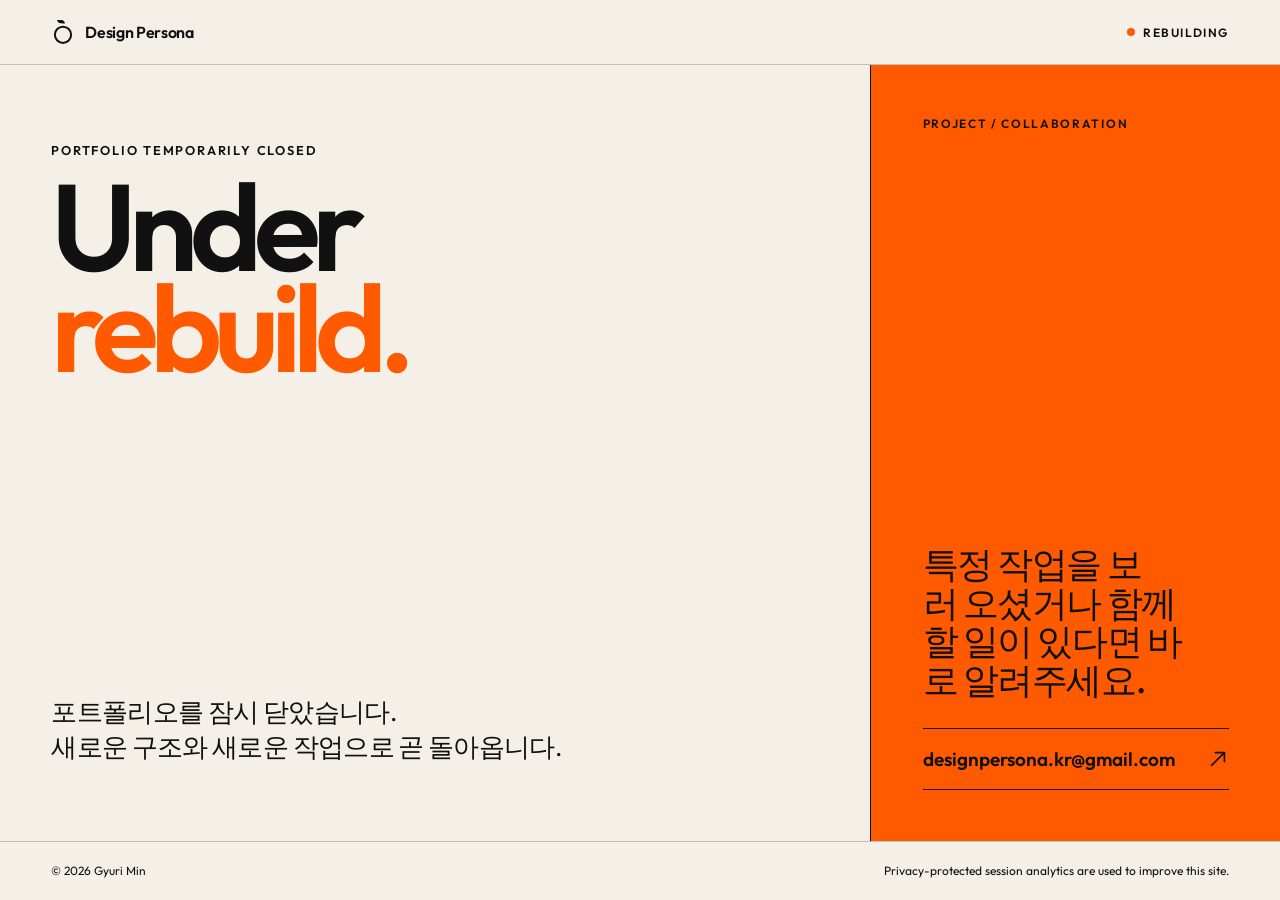
==== index.html @ 77368519 "Add managed short application links" ====
<!doctype html>
<html lang="ko">
<head>
  <meta charset="utf-8" />
  <meta name="viewport" content="width=device-width, initial-scale=1, viewport-fit=cover" />
  <meta name="theme-color" content="#ff5a00" />
  <meta name="referrer" content="strict-origin-when-cross-origin" />
  <meta name="robots" content="noindex, nofollow, noarchive" />
  <title>Design Persona — Rebuilding</title>
  <meta name="description" content="Design Persona is being rebuilt. For project and collaboration inquiries, please contact by email." />
  <meta property="og:type" content="website" />
  <meta property="og:title" content="Design Persona — Rebuilding" />
  <meta property="og:description" content="The portfolio is temporarily closed while Design Persona is being rebuilt." />
  <link rel="icon" href="./assets/icons/favicon2.png" sizes="any" />
  <link rel="preconnect" href="https://fonts.googleapis.com" />
  <link rel="preconnect" href="https://fonts.gstatic.com" crossorigin />
  <link href="https://fonts.googleapis.com/css2?family=Outfit:wght@400;500;600;700&display=swap" rel="stylesheet" />

  <!-- Microsoft Clarity: 기존 프로젝트를 유지해 공사중 모드 전후의 행동을 비교한다. -->
  <script>
    (function(c,l,a,r,i,t,y){
      c[a]=c[a]||function(){(c[a].q=c[a].q||[]).push(arguments)};
      t=l.createElement(r);t.async=1;t.src="https://www.clarity.ms/tag/"+i;
      y=l.getElementsByTagName(r)[0];y.parentNode.insertBefore(t,y);
    })(window, document, "clarity", "script", "unahd0ky9n");
  </script>

  <style>
    :root {
      color-scheme: light;
      --ink: #111111;
      --paper: #f4efe7;
      --accent: #ff5a00;
      --line: rgba(17, 17, 17, 0.22);
    }

    * { box-sizing: border-box; }

    html, body { min-height: 100%; }

    body {
      margin: 0;
      background: var(--paper);
      color: var(--ink);
      font-family: "Outfit", system-ui, -apple-system, BlinkMacSystemFont, "Segoe UI", sans-serif;
    }

    a { color: inherit; }

    .page {
      min-height: 100svh;
      display: grid;
      grid-template-rows: auto 1fr auto;
      overflow: hidden;
    }

    .topbar,
    .footer {
      display: flex;
      align-items: center;
      justify-content: space-between;
      gap: 24px;
      padding: 20px clamp(20px, 4vw, 64px);
      border-color: var(--line);
    }

    .topbar { border-bottom: 1px solid var(--line); }
    .footer { border-top: 1px solid var(--line); }

    .brand {
      display: inline-flex;
      align-items: center;
      gap: 10px;
      font-weight: 600;
      letter-spacing: -0.02em;
    }

    .brand-mark {
      width: 24px;
      height: 24px;
      flex: none;
    }

    .status {
      display: inline-flex;
      align-items: center;
      gap: 8px;
      font-size: 12px;
      font-weight: 600;
      letter-spacing: 0.12em;
      text-transform: uppercase;
    }

    .status::before {
      width: 8px;
      height: 8px;
      border-radius: 50%;
      background: var(--accent);
      content: "";
      animation: pulse 1.8s ease-in-out infinite;
    }

    .main {
      position: relative;
      display: grid;
      grid-template-columns: minmax(0, 1.7fr) minmax(280px, 0.8fr);
      min-height: 0;
    }

    .message {
      display: flex;
      flex-direction: column;
      justify-content: space-between;
      gap: 48px;
      padding: clamp(36px, 6vw, 96px) clamp(20px, 4vw, 64px);
    }

    .eyebrow {
      margin: 0 0 18px;
      font-size: clamp(12px, 1vw, 14px);
      font-weight: 600;
      letter-spacing: 0.14em;
      text-transform: uppercase;
    }

    h1 {
      max-width: 1040px;
      margin: 0;
      font-size: clamp(54px, 9.6vw, 150px);
      font-weight: 600;
      letter-spacing: -0.065em;
      line-height: 0.82;
    }

    h1 span { color: var(--accent); }

    .summary {
      max-width: 620px;
      margin: 0;
      font-size: clamp(18px, 2vw, 28px);
      line-height: 1.35;
      letter-spacing: -0.025em;
      text-wrap: balance;
    }

    .contact-panel {
      display: flex;
      flex-direction: column;
      justify-content: flex-end;
      padding: clamp(28px, 4vw, 64px);
      background: var(--accent);
      border-left: 1px solid var(--ink);
    }

    .contact-label {
      margin: 0 0 auto;
      font-size: 12px;
      font-weight: 600;
      letter-spacing: 0.14em;
      text-transform: uppercase;
    }

    .contact-copy {
      margin: 0 0 28px;
      font-size: clamp(22px, 2.8vw, 40px);
      font-weight: 500;
      line-height: 1.08;
      letter-spacing: -0.04em;
      text-wrap: balance;
    }

    .contact-link {
      display: flex;
      align-items: center;
      justify-content: space-between;
      gap: 20px;
      min-height: 62px;
      padding: 17px 0;
      border-top: 1px solid var(--ink);
      border-bottom: 1px solid var(--ink);
      font-size: clamp(15px, 1.5vw, 19px);
      font-weight: 600;
      text-decoration: none;
    }

    .contact-link svg {
      width: 22px;
      height: 22px;
      transition: transform 180ms ease;
    }

    .contact-link:hover svg,
    .contact-link:focus-visible svg { transform: translate(4px, -4px); }

    .contact-link:focus-visible {
      outline: 3px solid var(--ink);
      outline-offset: 5px;
    }

    .footer {
      font-size: 12px;
      line-height: 1.5;
    }

    .footer p { margin: 0; }
    .footer p:last-child { text-align: right; }

    @keyframes pulse {
      0%, 100% { opacity: 1; transform: scale(1); }
      50% { opacity: 0.38; transform: scale(0.78); }
    }

    @media (max-width: 760px) {
      .page { min-height: 100dvh; }
      .topbar { padding-block: 16px; }
      .brand-mark { width: 22px; height: 22px; }
      .main { grid-template-columns: 1fr; }
      .message { min-height: 58svh; }
      h1 { font-size: clamp(58px, 20vw, 96px); }
      .contact-panel {
        min-height: 42svh;
        border-top: 1px solid var(--ink);
        border-left: 0;
      }
      .contact-label { margin-bottom: 72px; }
      .footer { align-items: flex-start; }
      .footer p:last-child { max-width: 190px; }
    }

    @media (prefers-reduced-motion: reduce) {
      .status::before { animation: none; }
      .contact-link svg { transition: none; }
    }
  </style>
</head>

<body>
  <div class="page">
    <header class="topbar">
      <div class="brand" aria-label="Design Persona">
        <svg class="brand-mark" viewBox="0 0 50 50" aria-hidden="true" focusable="false">
          <path fill="currentColor" d="M12.35 0h9.15c4.15 0 7.2 3.12 7.72 7.48H25c-7.1 0-12.15-2.78-12.65-7.48Z"></path>
          <circle cx="25" cy="30.85" r="16.9" fill="none" stroke="currentColor" stroke-width="4.15"></circle>
        </svg>
        <span>Design Persona</span>
      </div>
      <div class="status">Rebuilding</div>
    </header>

    <main class="main">
      <section class="message" aria-labelledby="pageTitle">
        <div>
          <p class="eyebrow">Portfolio temporarily closed</p>
          <h1 id="pageTitle">Under<br /><span>rebuild.</span></h1>
        </div>
        <p class="summary">
          포트폴리오를 잠시 닫았습니다.<br />
          새로운 구조와 새로운 작업으로 곧 돌아옵니다.
        </p>
      </section>

      <aside class="contact-panel" aria-labelledby="contactTitle">
        <p class="contact-label">Project / Collaboration</p>
        <p class="contact-copy" id="contactTitle">
          특정 작업을 보러 오셨거나 함께할 일이 있다면 바로 알려주세요.
        </p>
        <a class="contact-link" id="emailInquiry" href="mailto:designpersona.kr@gmail.com">
          <span>designpersona.kr@gmail.com</span>
          <svg viewBox="0 0 24 24" fill="none" aria-hidden="true">
            <path d="M5 19 19 5M9 5h10v10" stroke="currentColor" stroke-width="1.8" stroke-linecap="round" stroke-linejoin="round" />
          </svg>
        </a>
      </aside>
    </main>

    <footer class="footer">
      <p>© 2026 Gyuri Min</p>
      <p>Privacy-protected session analytics are used to improve this site.</p>
    </footer>
  </div>

  <script>
    (function () {
      var params = new URLSearchParams(window.location.search);
      var hashRoute = (window.location.hash || "#/").replace(/^#\/?/, "") || "home";
      var referrerHost = "direct";

      try {
        if (document.referrer) referrerHost = new URL(document.referrer).hostname || "referral";
      } catch (error) {
        referrerHost = "referral";
      }

      var source = params.get("utm_source") || params.get("ref") || params.get("from") || referrerHost;
      var medium = params.get("utm_medium") || (source === "direct" ? "none" : "referral");
      var campaign = params.get("utm_campaign") || "portfolio_lock";
      var content = params.get("utm_content") || hashRoute;

      var safe = function (value) {
        return String(value || "unknown").slice(0, 120);
      };

      window.clarity("set", "site_mode", "construction");
      window.clarity("set", "entry_source", safe(source));
      window.clarity("set", "entry_medium", safe(medium));
      window.clarity("set", "entry_campaign", safe(campaign));
      window.clarity("set", "entry_content", safe(content));
      window.clarity("set", "invite_id", safe(params.get("invite_id") || "none"));
      window.clarity("set", "entry_route", safe(hashRoute));
      window.clarity("set", "portfolio_access", params.get("access") === "denied" ? "denied" : "construction");
      window.clarity("event", "construction_view");

      [5, 15, 30].forEach(function (seconds) {
        window.setTimeout(function () {
          window.clarity("event", "stay_" + String(seconds).padStart(2, "0") + "s");
        }, seconds * 1000);
      });

      var email = document.getElementById("emailInquiry");
      var subject = "[Design Persona] Portfolio inquiry";
      var body = [
        "안녕하세요. Design Persona 포트폴리오를 보고 문의드립니다.",
        "",
        "보고 싶었던 작업 / 문의 내용:",
        "",
        "---",
        "Entry reference: " + safe(source) + " / " + safe(content)
      ].join("\n");

      email.href = "mailto:designpersona.kr@gmail.com?subject=" + encodeURIComponent(subject) + "&body=" + encodeURIComponent(body);
      email.addEventListener("click", function () {
        window.clarity("event", "email_inquiry_click");
      });
    })();
  </script>
</body>
</html>
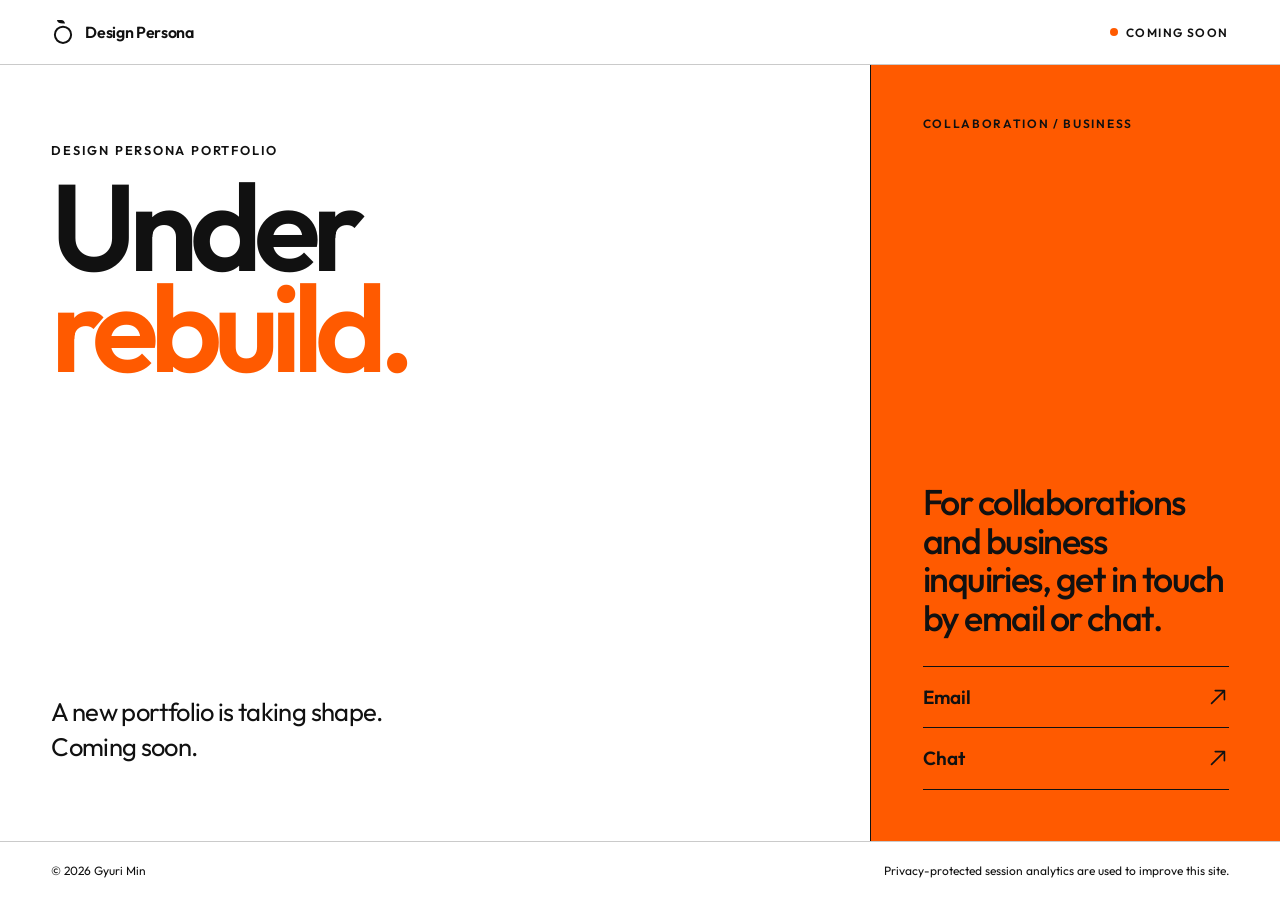
==== commit 16a18ade: "Refine construction page copy and contacts" ====
--- a/index.html
+++ b/index.html
@@ -6,11 +6,60 @@
   <meta name="theme-color" content="#ff5a00" />
   <meta name="referrer" content="strict-origin-when-cross-origin" />
   <meta name="robots" content="noindex, nofollow, noarchive" />
-  <title>Design Persona — Rebuilding</title>
+  <title>Design Persona — Coming Soon</title>
+  <script>
+    (function () {
+      var route = (window.location.hash || '#/').replace(/^#\/?/, '').toLowerCase();
+      if (!route) return;
+
+      var knownRoutes = [
+        'about',
+        'archive',
+        'chatlog',
+        'gm-portfolio',
+        'farmsplan-deli-cafe',
+        'openfarm',
+        '27-red-brick',
+        'farmsplan-swine-feed',
+        'aid-rebranding',
+        'cafe-terrabite',
+        'record-of-sea-salt',
+        'farmsplan-cattle-feed',
+        'farmsplan-chicken',
+        'fp-brand-film',
+        'fp-brand-identity',
+        'gullyjumper-universe',
+        'deep-dive-campaign',
+        'fresh-chungnam',
+        'siso-fair-2020',
+        'news-letter',
+        'chabssal-tteogkki',
+        'eye-makeup',
+        'portfolio-access-denied',
+        'portfolio-link-invalid',
+        'portfolio-link-inactive',
+        'portfolio-link-error'
+      ];
+      var categoryRoutes = [
+        'brand-systems',
+        'fnb-retail',
+        'packaging',
+        'campaign-content',
+        'digital-web',
+        'illustration-character'
+      ];
+      var isKnownCategory = route.indexOf('category/') === 0 && categoryRoutes.indexOf(route.slice(9)) !== -1;
+
+      if (knownRoutes.indexOf(route) === -1 && !isKnownCategory) {
+        document.documentElement.style.visibility = 'hidden';
+        window.location.replace('/404.html');
+      }
+    })();
+  </script>
   <meta name="description" content="Design Persona is being rebuilt. For project and collaboration inquiries, please contact by email." />
   <meta property="og:type" content="website" />
-  <meta property="og:title" content="Design Persona — Rebuilding" />
-  <meta property="og:description" content="The portfolio is temporarily closed while Design Persona is being rebuilt." />
+  <meta property="og:title" content="Design Persona — Coming Soon" />
+  <meta property="og:description" content="A new Design Persona portfolio is taking shape." />
   <link rel="icon" href="./assets/icons/favicon2.png" sizes="any" />
   <link rel="preconnect" href="https://fonts.googleapis.com" />
   <link rel="preconnect" href="https://fonts.gstatic.com" crossorigin />
@@ -29,7 +78,7 @@
     :root {
       color-scheme: light;
       --ink: #111111;
-      --paper: #f4efe7;
+      --paper: #ffffff;
       --accent: #ff5a00;
       --line: rgba(17, 17, 17, 0.22);
     }
@@ -182,6 +231,8 @@
       font-weight: 600;
       text-decoration: none;
     }
+
+    .contact-link + .contact-link { border-top: 0; }
 
     .contact-link svg {
       width: 22px;
@@ -244,28 +295,34 @@
         </svg>
         <span>Design Persona</span>
       </div>
-      <div class="status">Rebuilding</div>
+      <div class="status">Coming soon</div>
     </header>
 
     <main class="main">
       <section class="message" aria-labelledby="pageTitle">
         <div>
-          <p class="eyebrow">Portfolio temporarily closed</p>
+          <p class="eyebrow">Design Persona Portfolio</p>
           <h1 id="pageTitle">Under<br /><span>rebuild.</span></h1>
         </div>
         <p class="summary">
-          포트폴리오를 잠시 닫았습니다.<br />
-          새로운 구조와 새로운 작업으로 곧 돌아옵니다.
+          A new portfolio is taking shape.<br />
+          Coming soon.
         </p>
       </section>
 
       <aside class="contact-panel" aria-labelledby="contactTitle">
-        <p class="contact-label">Project / Collaboration</p>
+        <p class="contact-label">Collaboration / Business</p>
         <p class="contact-copy" id="contactTitle">
-          특정 작업을 보러 오셨거나 함께할 일이 있다면 바로 알려주세요.
+          For collaborations and business inquiries, get in touch by email or chat.
         </p>
         <a class="contact-link" id="emailInquiry" href="mailto:designpersona.kr@gmail.com">
-          <span>designpersona.kr@gmail.com</span>
+          <span>Email</span>
+          <svg viewBox="0 0 24 24" fill="none" aria-hidden="true">
+            <path d="M5 19 19 5M9 5h10v10" stroke="currentColor" stroke-width="1.8" stroke-linecap="round" stroke-linejoin="round" />
+          </svg>
+        </a>
+        <a class="contact-link" id="chatInquiry" href="https://example.com/designpersona-chat" target="_blank" rel="noopener noreferrer">
+          <span>Chat</span>
           <svg viewBox="0 0 24 24" fill="none" aria-hidden="true">
             <path d="M5 19 19 5M9 5h10v10" stroke="currentColor" stroke-width="1.8" stroke-linecap="round" stroke-linejoin="round" />
           </svg>
@@ -317,11 +374,11 @@
       });
 
       var email = document.getElementById("emailInquiry");
-      var subject = "[Design Persona] Portfolio inquiry";
+      var subject = "[Design Persona] Collaboration / Business inquiry";
       var body = [
-        "안녕하세요. Design Persona 포트폴리오를 보고 문의드립니다.",
+        "Hello Design Persona,",
         "",
-        "보고 싶었던 작업 / 문의 내용:",
+        "I would like to discuss:",
         "",
         "---",
         "Entry reference: " + safe(source) + " / " + safe(content)
@@ -330,6 +387,11 @@
       email.href = "mailto:designpersona.kr@gmail.com?subject=" + encodeURIComponent(subject) + "&body=" + encodeURIComponent(body);
       email.addEventListener("click", function () {
         window.clarity("event", "email_inquiry_click");
+      });
+
+      var chat = document.getElementById("chatInquiry");
+      chat.addEventListener("click", function () {
+        window.clarity("event", "chat_inquiry_click");
       });
     })();
   </script>
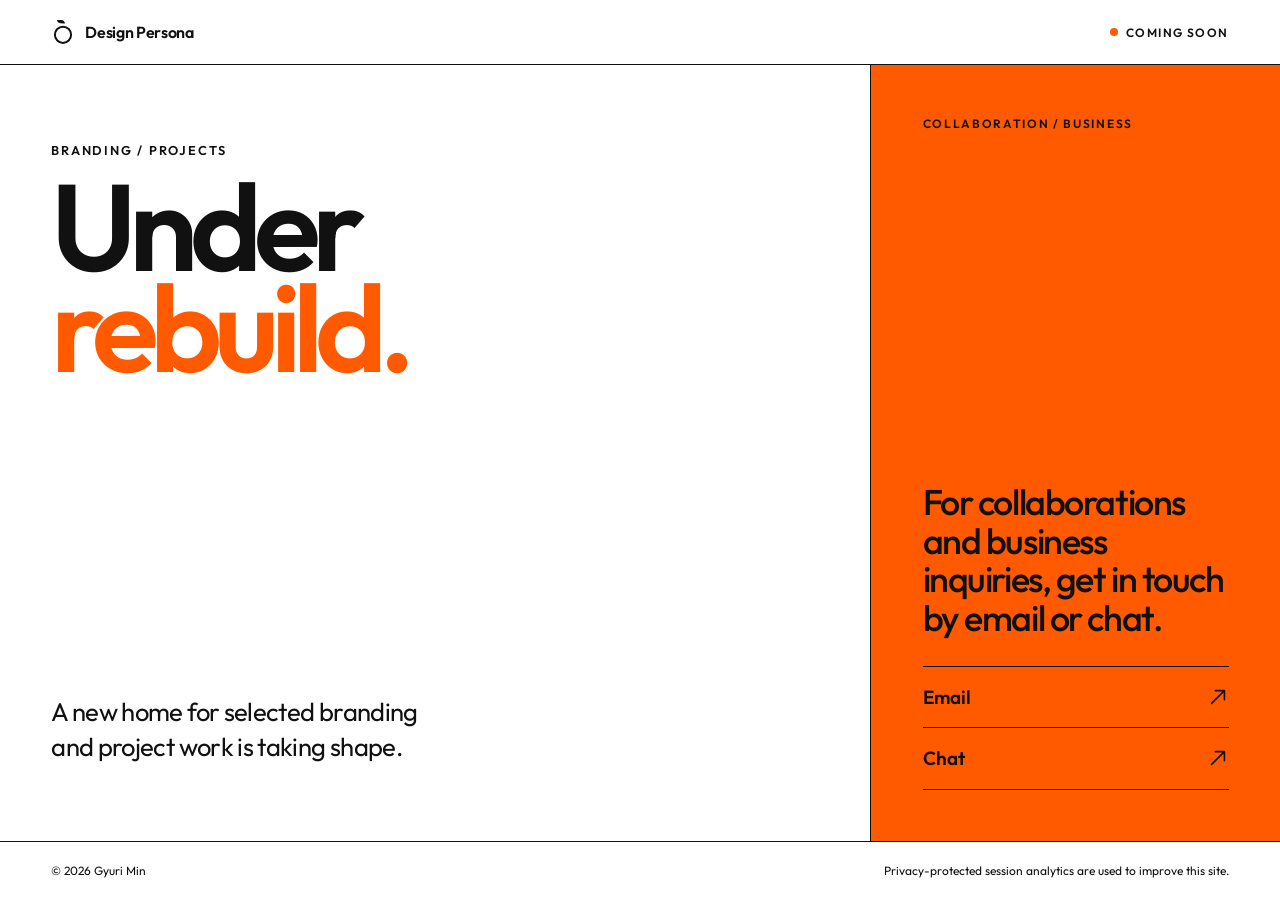
==== commit 4a214629: "Align construction page branding and borders" ====
--- a/index.html
+++ b/index.html
@@ -6,7 +6,7 @@
   <meta name="theme-color" content="#ff5a00" />
   <meta name="referrer" content="strict-origin-when-cross-origin" />
   <meta name="robots" content="noindex, nofollow, noarchive" />
-  <title>Design Persona — Coming Soon</title>
+  <title>Design Persona — Portfolio</title>
   <script>
     (function () {
       var route = (window.location.hash || '#/').replace(/^#\/?/, '').toLowerCase();
@@ -56,10 +56,10 @@
       }
     })();
   </script>
-  <meta name="description" content="Design Persona is being rebuilt. For project and collaboration inquiries, please contact by email." />
+  <meta name="description" content="Selected branding and project work by Design Persona. A new site is taking shape." />
   <meta property="og:type" content="website" />
-  <meta property="og:title" content="Design Persona — Coming Soon" />
-  <meta property="og:description" content="A new Design Persona portfolio is taking shape." />
+  <meta property="og:title" content="Design Persona — Portfolio" />
+  <meta property="og:description" content="Selected branding and project work by Design Persona. A new site is taking shape." />
   <link rel="icon" href="./assets/icons/favicon2.png" sizes="any" />
   <link rel="preconnect" href="https://fonts.googleapis.com" />
   <link rel="preconnect" href="https://fonts.gstatic.com" crossorigin />
@@ -80,7 +80,6 @@
       --ink: #111111;
       --paper: #ffffff;
       --accent: #ff5a00;
-      --line: rgba(17, 17, 17, 0.22);
     }
 
     * { box-sizing: border-box; }
@@ -110,11 +109,10 @@
       justify-content: space-between;
       gap: 24px;
       padding: 20px clamp(20px, 4vw, 64px);
-      border-color: var(--line);
-    }
-
-    .topbar { border-bottom: 1px solid var(--line); }
-    .footer { border-top: 1px solid var(--line); }
+    }
+
+    .topbar { border-bottom: 1px solid var(--ink); }
+    .footer { border-top: 1px solid var(--ink); }
 
     .brand {
       display: inline-flex;
@@ -301,12 +299,12 @@
     <main class="main">
       <section class="message" aria-labelledby="pageTitle">
         <div>
-          <p class="eyebrow">Design Persona Portfolio</p>
+          <p class="eyebrow">Branding / Projects</p>
           <h1 id="pageTitle">Under<br /><span>rebuild.</span></h1>
         </div>
         <p class="summary">
-          A new portfolio is taking shape.<br />
-          Coming soon.
+          A new home for selected branding<br />
+          and project work is taking shape.
         </p>
       </section>
 
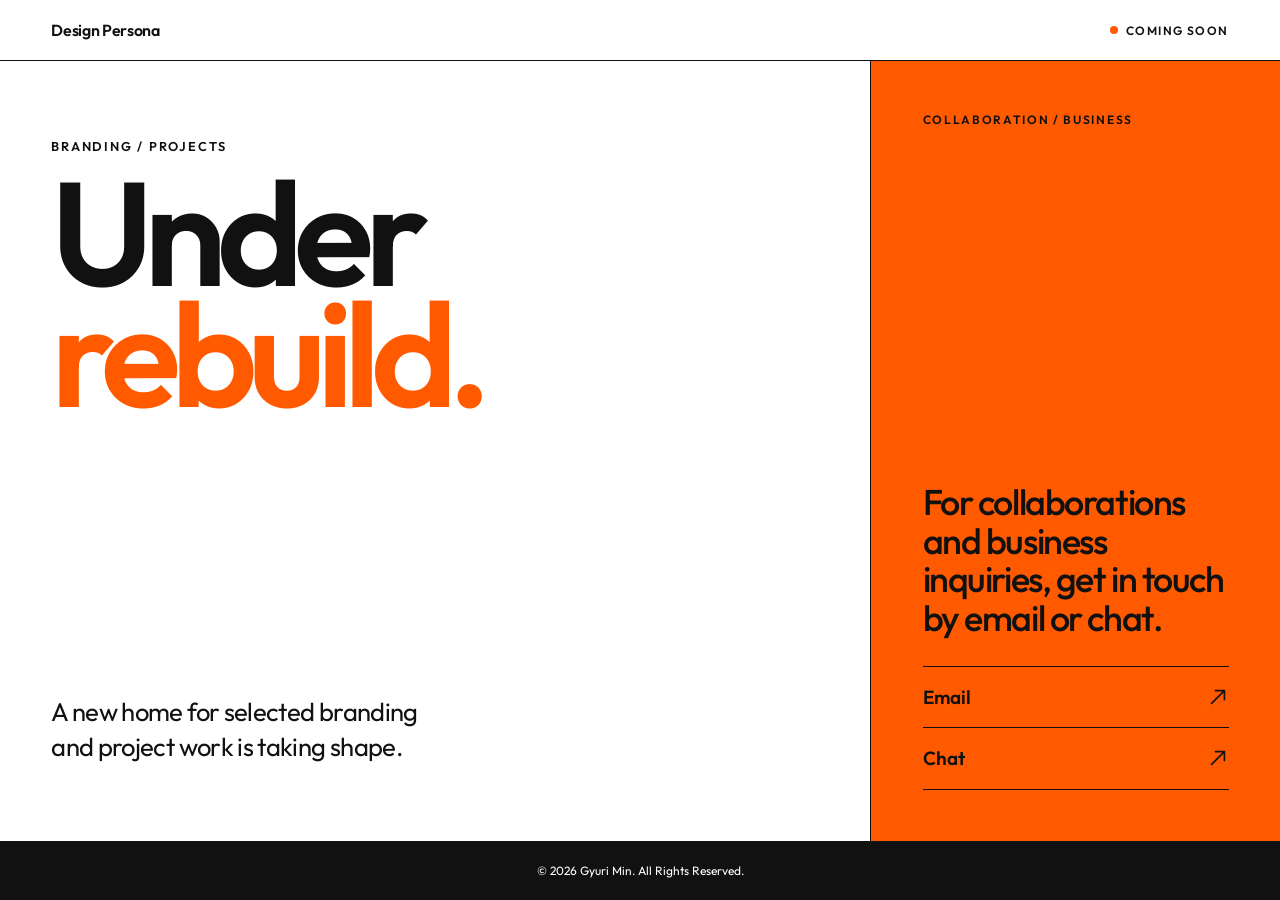
==== commit bb943ad5: "Polish construction page header and footer" ====
--- a/index.html
+++ b/index.html
@@ -117,15 +117,8 @@
     .brand {
       display: inline-flex;
       align-items: center;
-      gap: 10px;
       font-weight: 600;
       letter-spacing: -0.02em;
-    }
-
-    .brand-mark {
-      width: 24px;
-      height: 24px;
-      flex: none;
     }
 
     .status {
@@ -173,7 +166,7 @@
     h1 {
       max-width: 1040px;
       margin: 0;
-      font-size: clamp(54px, 9.6vw, 150px);
+      font-size: clamp(66px, 11.5vw, 180px);
       font-weight: 600;
       letter-spacing: -0.065em;
       line-height: 0.82;
@@ -247,12 +240,15 @@
     }
 
     .footer {
+      justify-content: center;
+      background: var(--ink);
+      color: var(--paper);
       font-size: 12px;
       line-height: 1.5;
+      text-align: center;
     }
 
     .footer p { margin: 0; }
-    .footer p:last-child { text-align: right; }
 
     @keyframes pulse {
       0%, 100% { opacity: 1; transform: scale(1); }
@@ -262,18 +258,16 @@
     @media (max-width: 760px) {
       .page { min-height: 100dvh; }
       .topbar { padding-block: 16px; }
-      .brand-mark { width: 22px; height: 22px; }
       .main { grid-template-columns: 1fr; }
       .message { min-height: 58svh; }
-      h1 { font-size: clamp(58px, 20vw, 96px); }
+      h1 { font-size: clamp(66px, 21vw, 104px); }
       .contact-panel {
         min-height: 42svh;
         border-top: 1px solid var(--ink);
         border-left: 0;
       }
       .contact-label { margin-bottom: 72px; }
-      .footer { align-items: flex-start; }
-      .footer p:last-child { max-width: 190px; }
+      .footer { align-items: center; }
     }
 
     @media (prefers-reduced-motion: reduce) {
@@ -287,10 +281,6 @@
   <div class="page">
     <header class="topbar">
       <div class="brand" aria-label="Design Persona">
-        <svg class="brand-mark" viewBox="0 0 50 50" aria-hidden="true" focusable="false">
-          <path fill="currentColor" d="M12.35 0h9.15c4.15 0 7.2 3.12 7.72 7.48H25c-7.1 0-12.15-2.78-12.65-7.48Z"></path>
-          <circle cx="25" cy="30.85" r="16.9" fill="none" stroke="currentColor" stroke-width="4.15"></circle>
-        </svg>
         <span>Design Persona</span>
       </div>
       <div class="status">Coming soon</div>
@@ -329,8 +319,7 @@
     </main>
 
     <footer class="footer">
-      <p>© 2026 Gyuri Min</p>
-      <p>Privacy-protected session analytics are used to improve this site.</p>
+      <p>© 2026 Gyuri Min. All Rights Reserved.</p>
     </footer>
   </div>
 
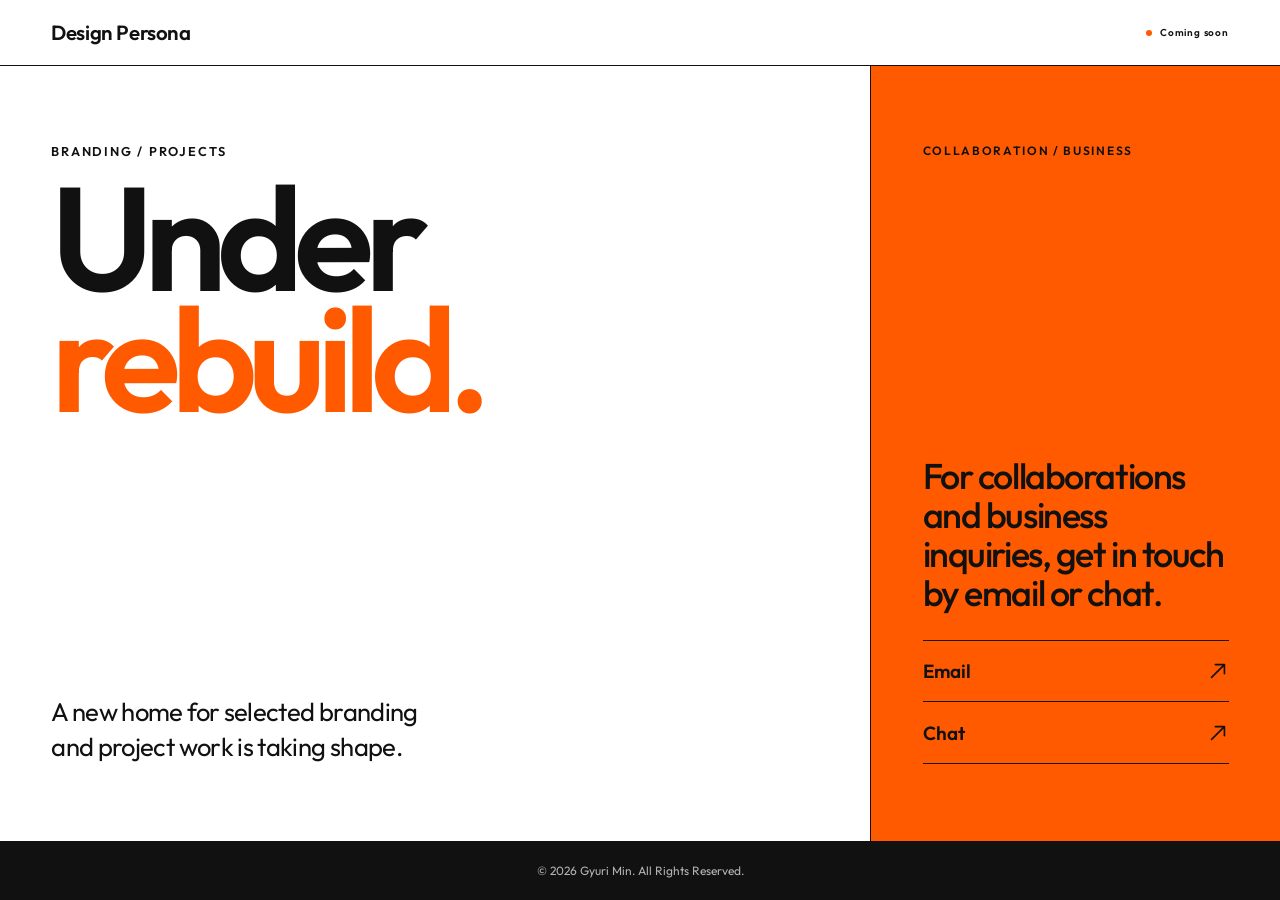
==== commit 2d7c3090: "Refine construction page typography alignment" ====
--- a/index.html
+++ b/index.html
@@ -117,6 +117,7 @@
     .brand {
       display: inline-flex;
       align-items: center;
+      font-size: clamp(18px, 1.6vw, 22px);
       font-weight: 600;
       letter-spacing: -0.02em;
     }
@@ -125,15 +126,14 @@
       display: inline-flex;
       align-items: center;
       gap: 8px;
-      font-size: 12px;
-      font-weight: 600;
-      letter-spacing: 0.12em;
-      text-transform: uppercase;
+      font-size: 10px;
+      font-weight: 600;
+      letter-spacing: 0.08em;
     }
 
     .status::before {
-      width: 8px;
-      height: 8px;
+      width: 6px;
+      height: 6px;
       border-radius: 50%;
       background: var(--accent);
       content: "";
@@ -187,7 +187,7 @@
       display: flex;
       flex-direction: column;
       justify-content: flex-end;
-      padding: clamp(28px, 4vw, 64px);
+      padding: clamp(36px, 6vw, 96px) clamp(28px, 4vw, 64px);
       background: var(--accent);
       border-left: 1px solid var(--ink);
     }
@@ -242,7 +242,7 @@
     .footer {
       justify-content: center;
       background: var(--ink);
-      color: var(--paper);
+      color: #b3b3b3;
       font-size: 12px;
       line-height: 1.5;
       text-align: center;
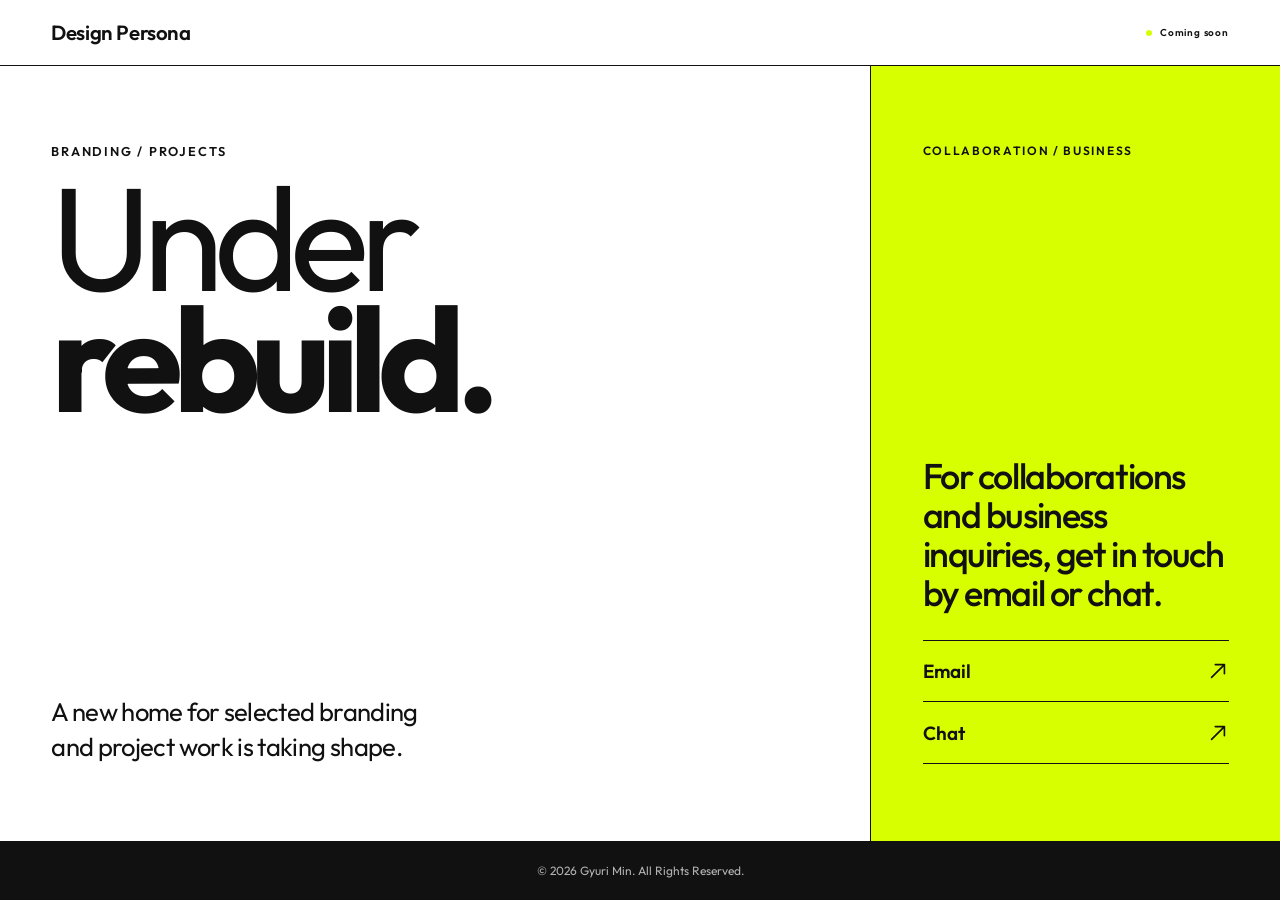
==== commit 584a6a18: "Refresh construction page color theme" ====
--- a/index.html
+++ b/index.html
@@ -3,7 +3,7 @@
 <head>
   <meta charset="utf-8" />
   <meta name="viewport" content="width=device-width, initial-scale=1, viewport-fit=cover" />
-  <meta name="theme-color" content="#ff5a00" />
+  <meta name="theme-color" content="#d8ff00" />
   <meta name="referrer" content="strict-origin-when-cross-origin" />
   <meta name="robots" content="noindex, nofollow, noarchive" />
   <title>Design Persona — Portfolio</title>
@@ -79,7 +79,7 @@
       color-scheme: light;
       --ink: #111111;
       --paper: #ffffff;
-      --accent: #ff5a00;
+      --accent: #d8ff00;
     }
 
     * { box-sizing: border-box; }
@@ -167,12 +167,15 @@
       max-width: 1040px;
       margin: 0;
       font-size: clamp(66px, 11.5vw, 180px);
-      font-weight: 600;
+      font-weight: 400;
       letter-spacing: -0.065em;
       line-height: 0.82;
     }
 
-    h1 span { color: var(--accent); }
+    h1 span {
+      color: var(--ink);
+      font-weight: 700;
+    }
 
     .summary {
       max-width: 620px;
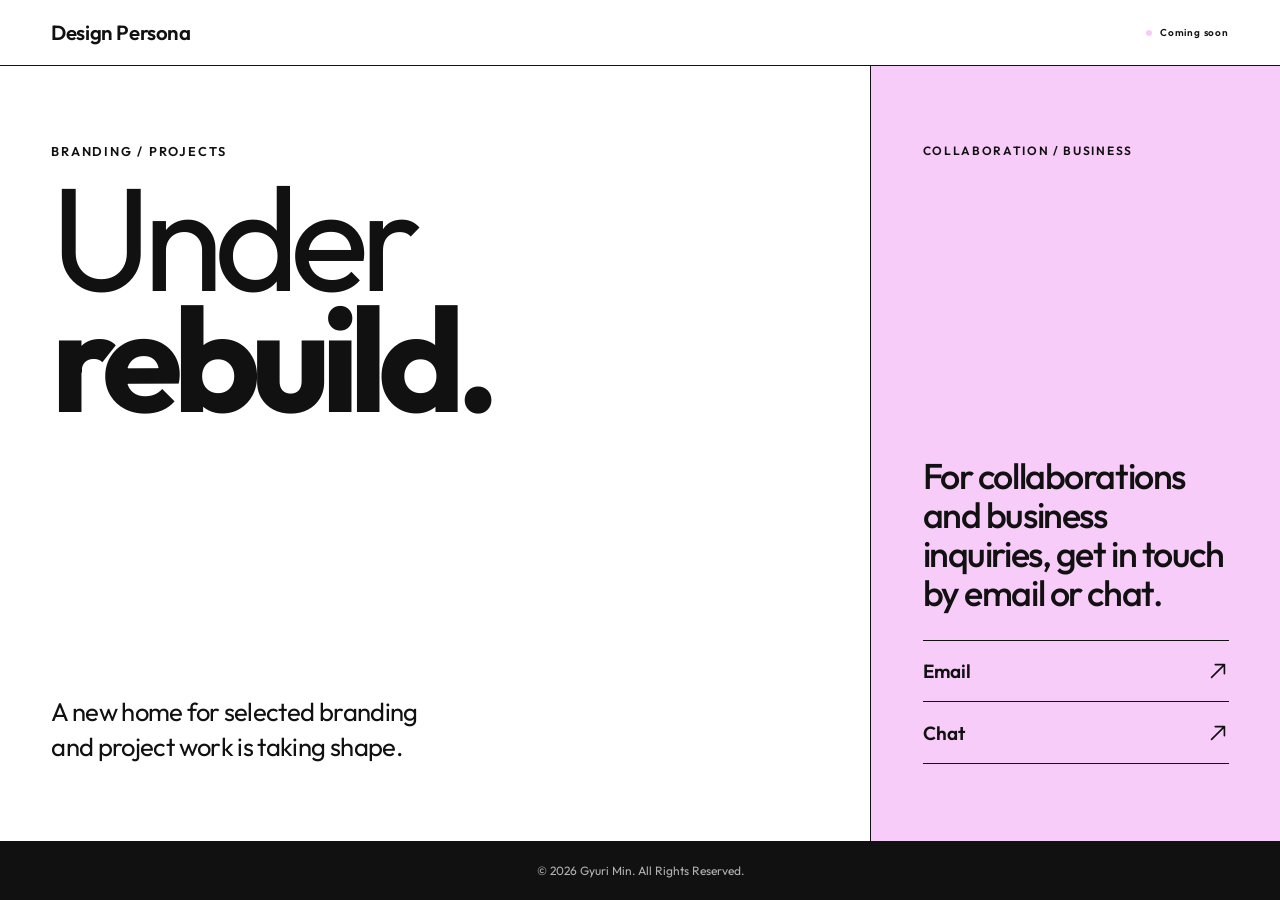
==== commit 988a20cc: "Refresh site accent to soft lilac" ====
--- a/index.html
+++ b/index.html
@@ -3,7 +3,7 @@
 <head>
   <meta charset="utf-8" />
   <meta name="viewport" content="width=device-width, initial-scale=1, viewport-fit=cover" />
-  <meta name="theme-color" content="#d8ff00" />
+  <meta name="theme-color" content="#f7ccf8" />
   <meta name="referrer" content="strict-origin-when-cross-origin" />
   <meta name="robots" content="noindex, nofollow, noarchive" />
   <title>Design Persona — Portfolio</title>
@@ -79,7 +79,7 @@
       color-scheme: light;
       --ink: #111111;
       --paper: #ffffff;
-      --accent: #d8ff00;
+      --accent: #f7ccf8;
     }
 
     * { box-sizing: border-box; }
